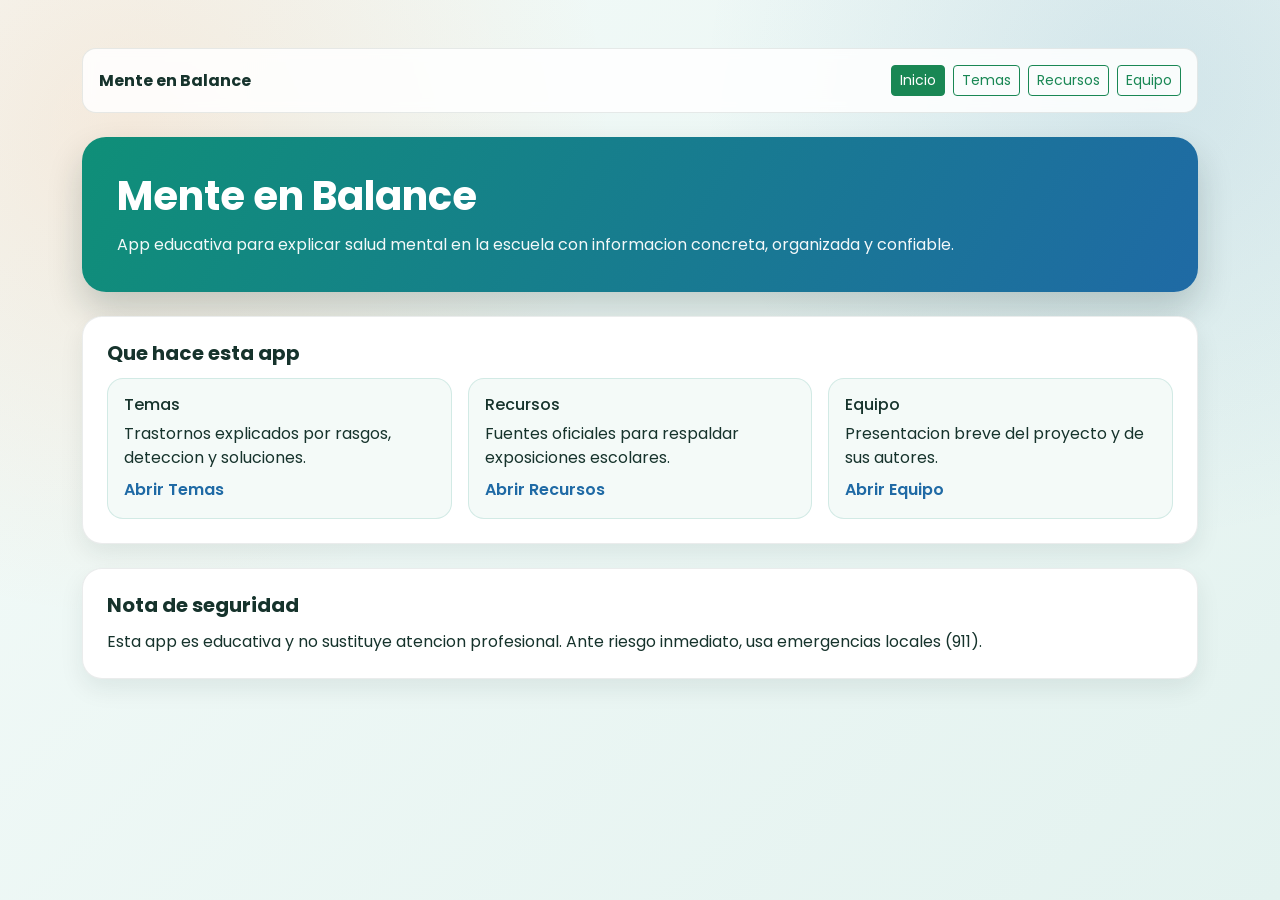
==== index.html @ 5b1f1b57 "feat: Implementar secciones de "Sobre Nosotros", "Recursos" y "Temas" en la aplicación de salud ment" ====
<!DOCTYPE html>
<html lang="es">

<head>
  <meta charset="UTF-8">
  <meta name="viewport" content="width=device-width, initial-scale=1.0">
  <meta name="description" content="App web escolar sobre salud mental, organizada por paginas y con funciones claras.">
  <title>Mente en Balance | Inicio</title>
  <link rel="preconnect" href="https://fonts.googleapis.com">
  <link rel="preconnect" href="https://fonts.gstatic.com" crossorigin>
  <link href="https://fonts.googleapis.com/css2?family=Poppins:wght@400;500;600;700&display=swap" rel="stylesheet">
  <link href="https://cdn.jsdelivr.net/npm/bootstrap@5.3.2/dist/css/bootstrap.min.css" rel="stylesheet"
    integrity="sha384-T3c6CoIi6uLrA9TneNEoa7RxnatzjcDSCmG1MXxSR1GAsXEV/Dwwykc2MPK8M2HN" crossorigin="anonymous">
  <link rel="stylesheet" href="styles.css">
</head>

<body>
  <main class="container py-4 py-md-5">
    <nav class="navbar-wrap d-flex flex-wrap justify-content-between align-items-center p-3 mb-4">
      <strong>Mente en Balance</strong>
      <div class="d-flex gap-2">
        <a href="index.html" class="btn btn-sm btn-success">Inicio</a>
        <a href="temas.html" class="btn btn-sm btn-outline-success">Temas</a>
        <a href="recursos.html" class="btn btn-sm btn-outline-success">Recursos</a>
        <a href="aboutUs/aboutUs.html" class="btn btn-sm btn-outline-success">Equipo</a>
      </div>
    </nav>

    <section class="hero mb-4 fade-in delay-1">
      <h1>Mente en Balance</h1>
      <p>
        App educativa para explicar salud mental en la escuela con informacion concreta, organizada y confiable.
      </p>
    </section>

    <section class="section-card p-4 mb-4 fade-in delay-2">
      <h2 class="section-title">Que hace esta app</h2>
      <div class="row g-3">
        <div class="col-md-4">
          <article class="kpi h-100">
            <h3 class="h6">Temas</h3>
            <p class="mb-2">Trastornos explicados por rasgos, deteccion y soluciones.</p>
            <a href="temas.html" class="official-link">Abrir Temas</a>
          </article>
        </div>
        <div class="col-md-4">
          <article class="kpi h-100">
            <h3 class="h6">Recursos</h3>
            <p class="mb-2">Fuentes oficiales para respaldar exposiciones escolares.</p>
            <a href="recursos.html" class="official-link">Abrir Recursos</a>
          </article>
        </div>
        <div class="col-md-4">
          <article class="kpi h-100">
            <h3 class="h6">Equipo</h3>
            <p class="mb-2">Presentacion breve del proyecto y de sus autores.</p>
            <a href="aboutUs/aboutUs.html" class="official-link">Abrir Equipo</a>
          </article>
        </div>
      </div>
    </section>

    <section class="section-card p-4 fade-in delay-3">
      <h2 class="section-title">Nota de seguridad</h2>
      <p class="mb-0">
        Esta app es educativa y no sustituye atencion profesional. Ante riesgo inmediato, usa emergencias locales (911).
      </p>
    </section>
  </main>
</body>

</html>
---- styles.css ----
:root {
  --bg-1: #f4fbf9;
  --bg-2: #e3f2ef;
  --surface: #ffffff;
  --ink: #16332c;
  --muted: #4c6b63;
  --brand: #0e8f78;
  --brand-2: #1f6aa5;
  --accent: #ff8a3d;
  --ok: #2e9e59;
  --warn: #c57b00;
  --danger: #c43939;
  --ring: 0 0 0 3px rgba(14, 143, 120, 0.2);
}

* {
  box-sizing: border-box;
}

body {
  margin: 0;
  font-family: "Poppins", "Segoe UI", Tahoma, Geneva, Verdana, sans-serif;
  color: var(--ink);
  background:
    radial-gradient(circle at 10% 15%, rgba(255, 138, 61, 0.15), transparent 35%),
    radial-gradient(circle at 90% 10%, rgba(31, 106, 165, 0.12), transparent 32%),
    linear-gradient(135deg, var(--bg-1), var(--bg-2));
  min-height: 100vh;
}

.hero {
  border-radius: 24px;
  background: linear-gradient(120deg, #0f8f78, #1f6aa5);
  color: #ffffff;
  padding: 2.2rem;
  box-shadow: 0 18px 35px rgba(17, 42, 36, 0.2);
}

.hero h1 {
  font-weight: 700;
  margin-bottom: 0.8rem;
}

.hero p {
  margin: 0;
  color: rgba(255, 255, 255, 0.95);
}

.navbar-wrap {
  backdrop-filter: blur(6px);
  border-radius: 14px;
  border: 1px solid rgba(22, 51, 44, 0.1);
  background: rgba(255, 255, 255, 0.85);
}

.section-card {
  background: var(--surface);
  border: 1px solid rgba(22, 51, 44, 0.09);
  border-radius: 20px;
  box-shadow: 0 10px 24px rgba(17, 42, 36, 0.08);
}

.section-title {
  font-size: 1.25rem;
  font-weight: 700;
  margin-bottom: 0.8rem;
}

.input-clean,
.select-clean {
  border-radius: 12px;
  border: 1px solid rgba(22, 51, 44, 0.2);
  padding: 0.7rem 0.85rem;
}

.input-clean:focus,
.select-clean:focus {
  outline: none;
  box-shadow: var(--ring);
}

.kpi {
  border-radius: 16px;
  padding: 1rem;
  background: #f4faf8;
  border: 1px solid rgba(14, 143, 120, 0.15);
}

.kpi .value {
  font-size: 1.45rem;
  font-weight: 700;
}

.card-topic {
  border: none;
  border-radius: 16px;
  box-shadow: 0 10px 24px rgba(17, 42, 36, 0.1);
  transition: transform 0.2s ease, box-shadow 0.2s ease;
  height: 100%;
}

.card-topic:hover {
  transform: translateY(-4px);
  box-shadow: 0 14px 30px rgba(17, 42, 36, 0.16);
}

.badge-kind {
  background: rgba(31, 106, 165, 0.12);
  color: var(--brand-2);
  border: 1px solid rgba(31, 106, 165, 0.25);
  border-radius: 999px;
  font-size: 0.8rem;
  padding: 0.35rem 0.65rem;
}

.badge-risk-bajo {
  color: #0f6e3b;
  background: rgba(46, 158, 89, 0.12);
}

.badge-risk-medio {
  color: #8f5a00;
  background: rgba(197, 123, 0, 0.15);
}

.badge-risk-alto {
  color: #952626;
  background: rgba(196, 57, 57, 0.14);
}

.list-clean {
  padding-left: 1rem;
  margin-bottom: 0.6rem;
}

.list-clean li {
  margin-bottom: 0.28rem;
}

.official-link {
  display: inline-flex;
  align-items: center;
  gap: 0.4rem;
  text-decoration: none;
  color: var(--brand-2);
  font-weight: 600;
}

.note-important {
  border-left: 4px solid var(--accent);
  background: #fff7ef;
  border-radius: 10px;
  padding: 0.9rem;
}

.presentation-card {
  border: 1px solid rgba(22, 51, 44, 0.15);
  border-radius: 16px;
  padding: 1rem;
  background: #ffffff;
  box-shadow: 0 8px 22px rgba(17, 42, 36, 0.08);
}

.presentation-card h3 {
  margin-bottom: 0.7rem;
}

.presentation-card ul {
  margin-bottom: 0.75rem;
}

.fade-in {
  opacity: 0;
  transform: translateY(10px);
  animation: reveal 0.5s ease forwards;
}

.delay-1 { animation-delay: 0.08s; }
.delay-2 { animation-delay: 0.18s; }
.delay-3 { animation-delay: 0.28s; }

@keyframes reveal {
  to {
    opacity: 1;
    transform: translateY(0);
  }
}

@media (max-width: 767px) {
  .hero {
    padding: 1.5rem;
  }

  .hero h1 {
    font-size: 1.5rem;
  }
}
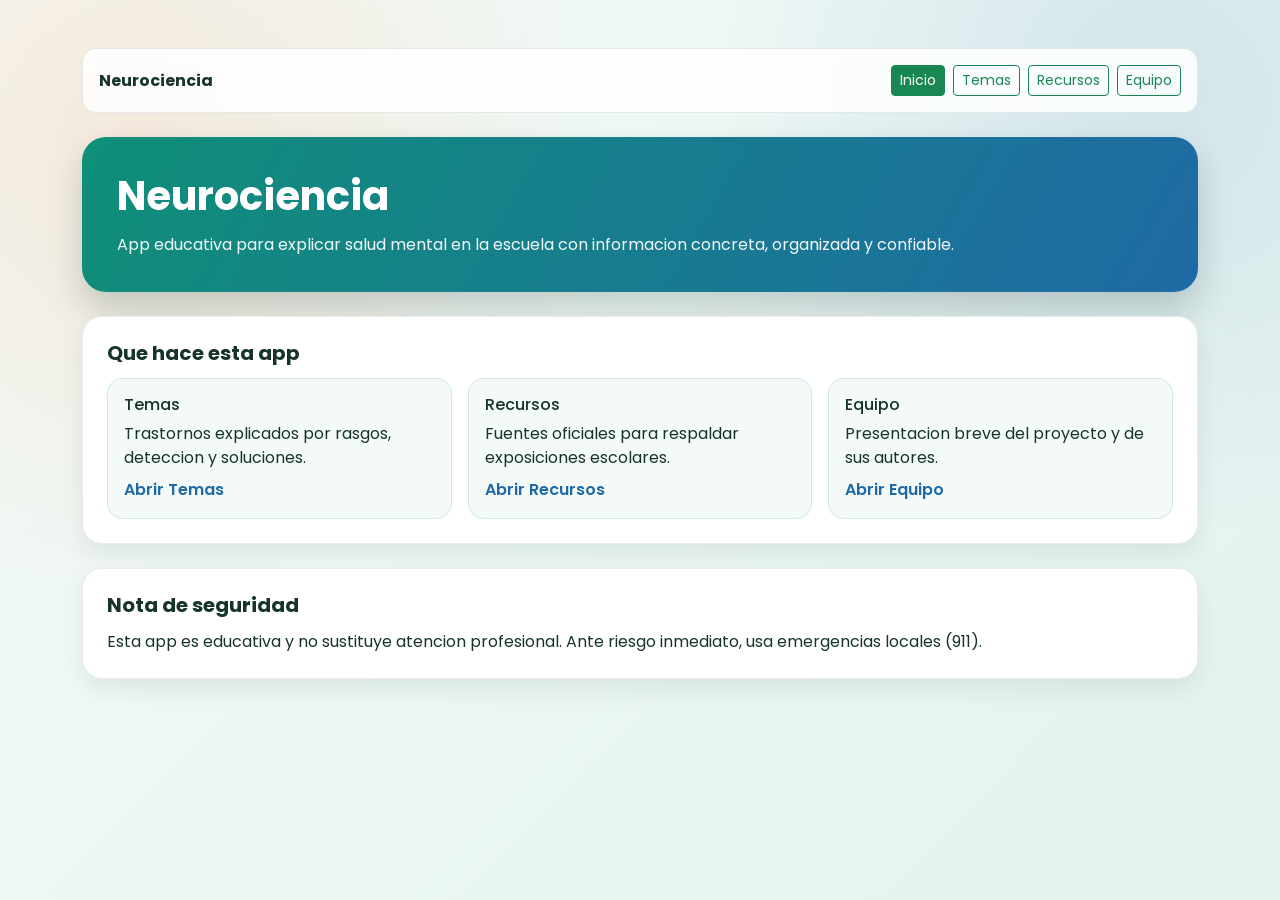
==== commit abd1e2d1: "refactor: Update application name from "Mente en Balance" to "Neurociencia" across all relevant file" ====
--- a/index.html
+++ b/index.html
@@ -5,7 +5,7 @@
   <meta charset="UTF-8">
   <meta name="viewport" content="width=device-width, initial-scale=1.0">
   <meta name="description" content="App web escolar sobre salud mental, organizada por paginas y con funciones claras.">
-  <title>Mente en Balance | Inicio</title>
+  <title>Neurociencia | Inicio</title>
   <link rel="preconnect" href="https://fonts.googleapis.com">
   <link rel="preconnect" href="https://fonts.gstatic.com" crossorigin>
   <link href="https://fonts.googleapis.com/css2?family=Poppins:wght@400;500;600;700&display=swap" rel="stylesheet">
@@ -17,7 +17,7 @@
 <body>
   <main class="container py-4 py-md-5">
     <nav class="navbar-wrap d-flex flex-wrap justify-content-between align-items-center p-3 mb-4">
-      <strong>Mente en Balance</strong>
+      <strong>Neurociencia</strong>
       <div class="d-flex gap-2">
         <a href="index.html" class="btn btn-sm btn-success">Inicio</a>
         <a href="temas.html" class="btn btn-sm btn-outline-success">Temas</a>
@@ -27,7 +27,7 @@
     </nav>
 
     <section class="hero mb-4 fade-in delay-1">
-      <h1>Mente en Balance</h1>
+      <h1>Neurociencia</h1>
       <p>
         App educativa para explicar salud mental en la escuela con informacion concreta, organizada y confiable.
       </p>
